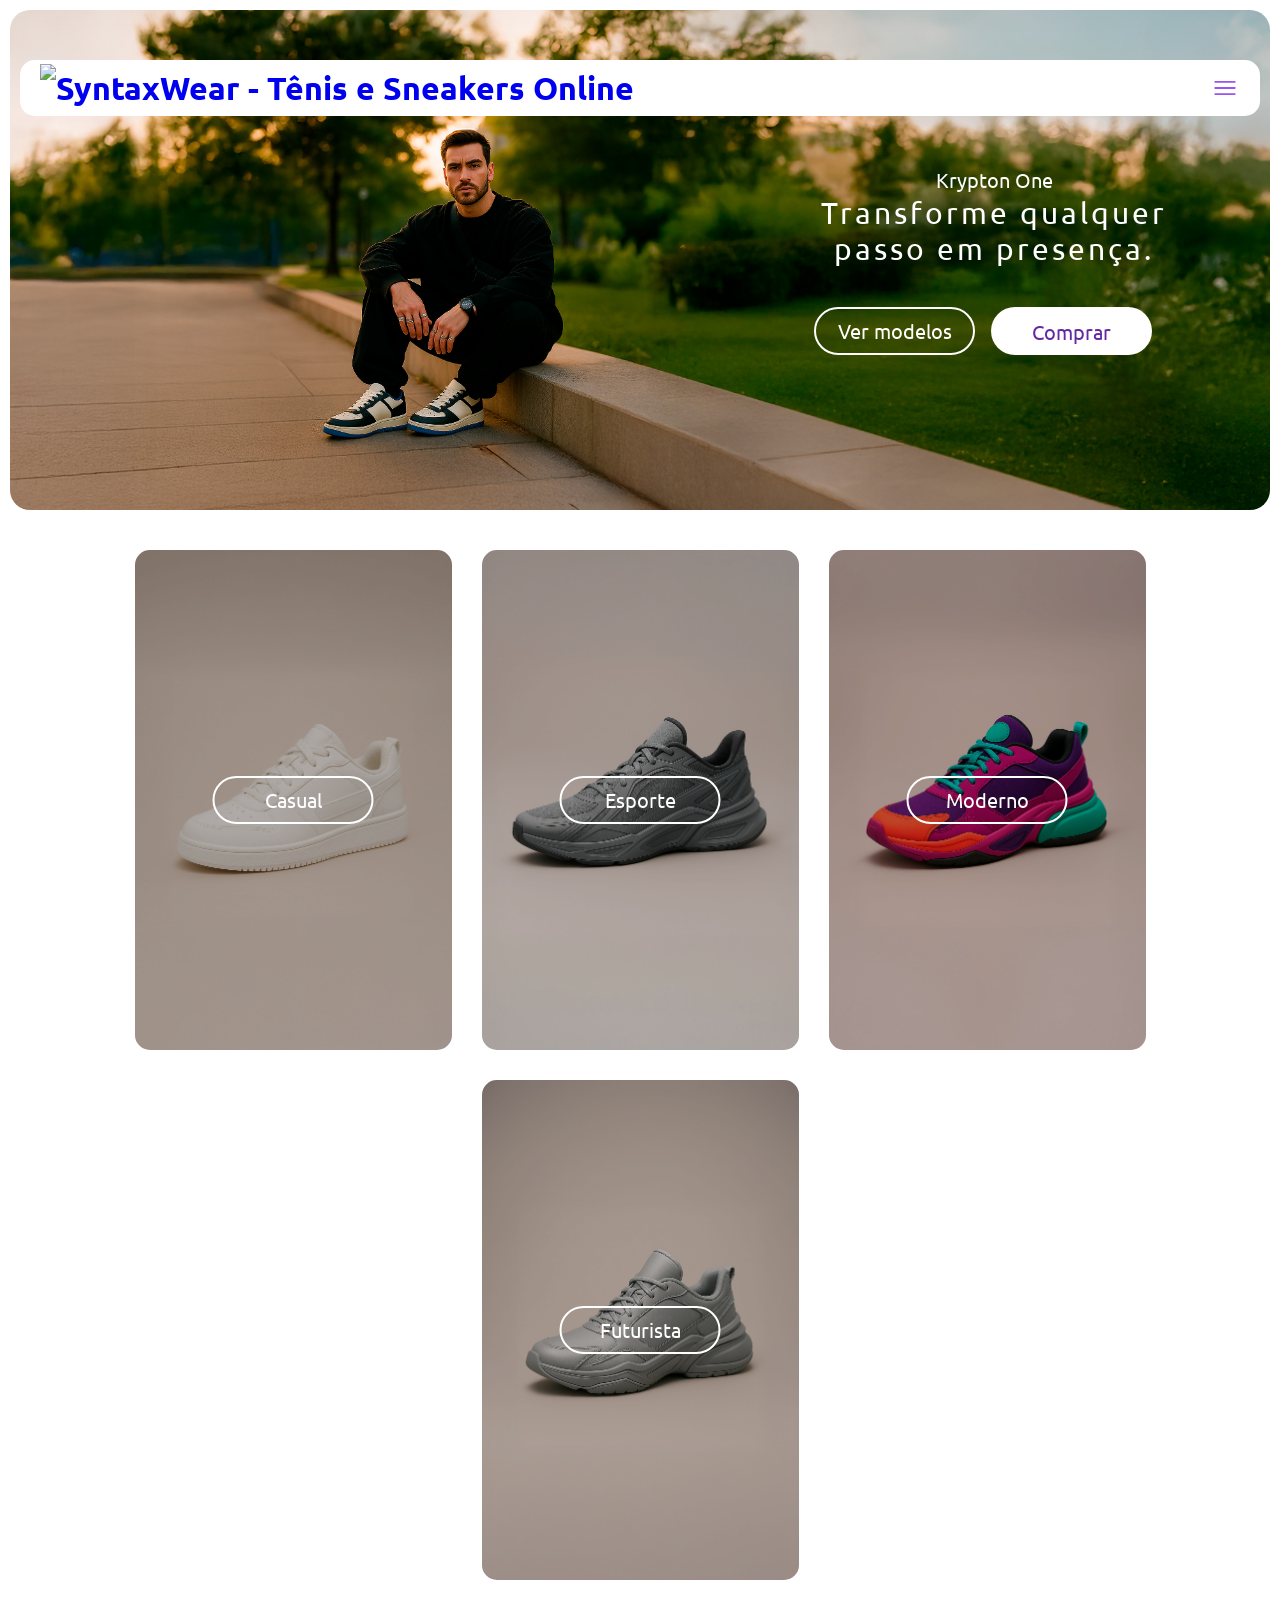
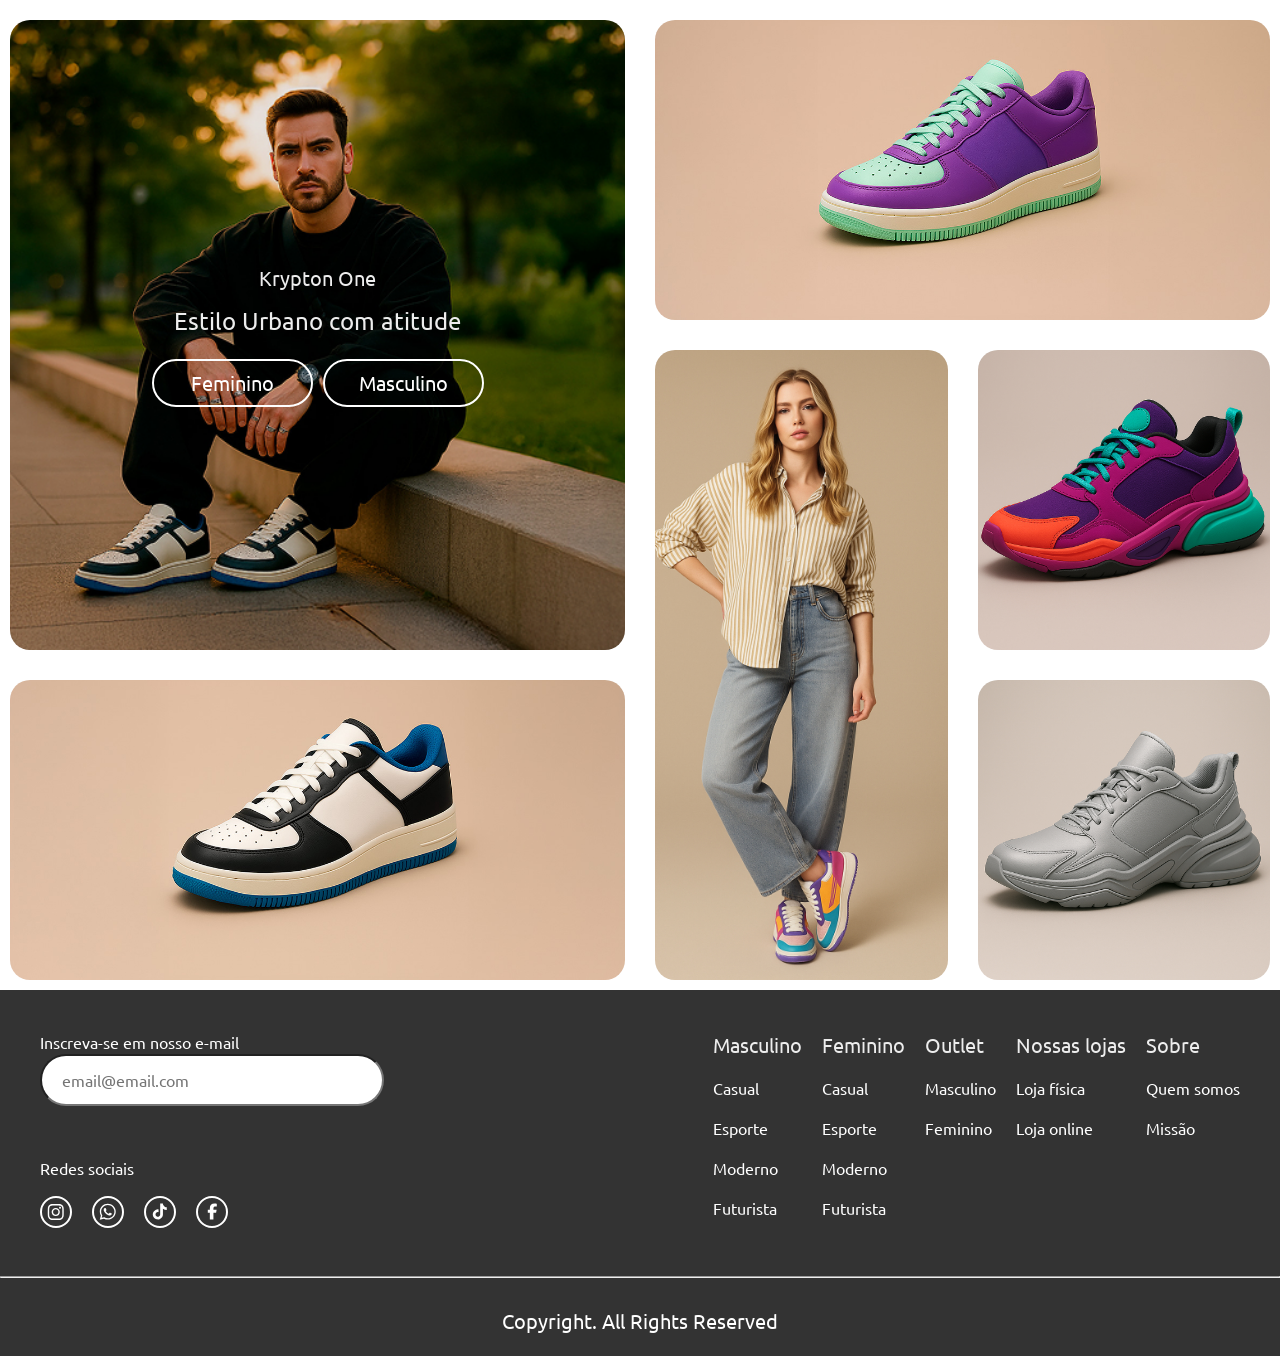
==== index.html @ ea82f2af "feat: adiciona o responsivo de todo o site Co-authored-by: Copilot <copilot@github.com>" ====
<!DOCTYPE html>
<html lang="pt-br">
	<head>
		<meta charset="UTF-8" />
		<meta name="viewport" content="width=device-width, initial-scale=1.0" />
		<title>SyntaxWear - Tênis e Sneakers Online</title>
		<meta name="description" content="Compre os melhores tênis e sneakers online na SyntaxWear. Encontre modelos exclusivos, ofertas imperdíveis e frete grátis para todo o Brasil." />

		<link rel="stylesheet" href="./css/reset.css" />
		<link rel="stylesheet" href="./css/variables.css" />
		<link rel="stylesheet" href="./css/base.css" />
		<link rel="stylesheet" href="./css/layout.css" />

		<link rel="stylesheet" href="./css/components/header.css" />
		<link rel="stylesheet" href="./css/components/hero.css" />
		<link rel="stylesheet" href="./css/components/product-category.css" />
		<link rel="stylesheet" href="./css/components/product-grid.css" />
		<link rel="stylesheet" href="./css/components/footer.css" />
	</head>
	<body>
		<header class="header">
			<!-- Logo e navegação -->
			<h1 class="logo">
				<a href="/" title="SyntaxWear - Tênis e Sneakers Online">
					<img src="./images/logo/logo.svg" alt="SyntaxWear - Tênis e Sneakers Online" />
				</a>
			</h1>

			<input type="checkbox" class="menu-toggle" id="menu-toggle" />
			<label for="menu-toggle" class="menu-icon">
				<img src="./images/icons/hamburguer.svg" alt="menu mobile" srcset="" />
			</label>

			<nav class="nav-container">
				<nav class="nav-center" aria-label="Categorias Principais">
					<ul>
						<li><a href="#">Masculino</a></li>
						<li><a href="#">Feminino</a></li>
						<li><a href="#">Outlet</a></li>
					</ul>
				</nav>

				<nav class="nav-right" aria-label="Acesso rápido">
					<ul>
						<li><a href="#">Nossas lojas</a></li>
						<li><a href="#">Sobre</a></li>
						<li>
							<a href="#" aria-label="Minha conta">
								<img src="./images/icons/user.svg" alt="Minha conta" />
							</a>
						</li>
						<li>
							<a href="#" aria-label="Ajuda">
								<img src="./images/icons/help.svg" alt="Ajuda" />
							</a>
						</li>
						<li>
							<a href="#" aria-label="Carrinho">
								<img src="./images/icons/bag.svg" alt="Carrinho" />
							</a>
						</li>
					</ul>
				</nav>
			</nav>
		</header>

		<main>
			<section class="hero-section">
				<!-- Seção hero -->
				<div class="hero-overlay">
					<div class="hero-content">
						<span class="hero-subtitle">Krypton One</span>
						<h2 class="hero-title">Transforme qualquer passo em presença.</h2>
						<div class="hero-buttons">
							<a class="btn btn-outline" href="#">Ver modelos</a>
							<a class="btn btn-filled" href="#">Comprar</a>
						</div>
					</div>
				</div>
			</section>

			<section class="categories-section">
				<!-- Seção de categorias de tênis -->
				<div class="category-card casual">
					<a href="#" class="category-link">
						<span class="overlay"></span>
						<span class="category-name btn btn-outline">Casual</span>
					</a>
				</div>
				<div class="category-card esporte">
					<a href="#" class="category-link">
						<span class="overlay"></span>
						<span class="category-name btn btn-outline">Esporte</span>
					</a>
				</div>
				<div class="category-card moderno">
					<a href="#" class="category-link">
						<span class="overlay"></span>
						<span class="category-name btn btn-outline">Moderno</span>
					</a>
				</div>
				<div class="category-card futurista">
					<a href="#" class="category-link">
						<span class="overlay"></span>
						<span class="category-name btn btn-outline">Futurista</span>
					</a>
				</div>
			</section>

			<!-- Products Grid -->
			<section class="grid-section">
				<div class="card highlight">
					<div class="top1-content">
						<h3 class="card-title">Krypton One</h3>
						<p class="card-subtitle">Estilo Urbano com atitude</p>
						<div class="cta-group">
							<a href="#" class="btn btn-outline">Feminino</a>
							<a href="#" class="btn btn-outline">Masculino</a>
						</div>
					</div>
				</div>
				<div class="card sneaker-purple"></div>
				<div class="card model"></div>
				<div class="card sneaker-color"></div>
				<div class="card sneaker-white"></div>
				<div class="card sneaker-silver"></div>
			</section>
		</main>

		<footer class="site-footer" id="footer">
			<div class="footer-content">
				<div class="footer-right">
					<form class="newsletter-form">
						<label for="newsletter-email">Inscreva-se em nosso e-mail</label>
						<input type="email" id="newsletter-email" placeholder="email@email.com" />
					</form>
					<div class="footer-social">
						<span>Redes sociais</span>
						<ul>
							<li>
								<a href="#"><img src="./images/icons/instagram.svg" alt="Instagram" /></a>
							</li>
							<li>
								<a href="#"><img src="./images/icons/whatsapp.svg" alt="WhatsApp" /></a>
							</li>
							<li>
								<a href="#"><img src="./images/icons/tiktok.svg" alt="TikTok" /></a>
							</li>
							<li>
								<a href="#"><img src="./images/icons/facebook.svg" alt="Facebook" /></a>
							</li>
						</ul>
					</div>
				</div>
				<nav class="footer-nav" id="footer">
					<ul>
						<li>
							<strong>Masculino</strong>
							<ul>
								<li><a href="#">Casual</a></li>
								<li><a href="#">Esporte</a></li>
								<li><a href="#">Moderno</a></li>
								<li><a href="#">Futurista</a></li>
							</ul>
						</li>
						<li>
							<strong>Feminino</strong>
							<ul>
								<li><a href="#">Casual</a></li>
								<li><a href="#">Esporte</a></li>
								<li><a href="#">Moderno</a></li>
								<li><a href="#">Futurista</a></li>
							</ul>
						</li>
						<li>
							<strong>Outlet</strong>
							<ul>
								<li><a href="#">Masculino</a></li>
								<li><a href="#">Feminino</a></li>
							</ul>
						</li>
						<li>
							<strong>Nossas lojas</strong>
							<ul>
								<li><a href="#">Loja física</a></li>
								<li><a href="#">Loja online</a></li>
							</ul>
						</li>
						<li>
							<strong>Sobre</strong>
							<ul>
								<li><a href="#">Quem somos</a></li>
								<li><a href="#">Missão</a></li>
							</ul>
						</li>
					</ul>
				</nav>
			</div>
			<hr />
			<div class="footer-copy">Copyright. All Rights Reserved</div>
		</footer>
	</body>
</html>
---- css/variables.css ----
@import url('https://fonts.googleapis.com/css2?family=Ubuntu:ital,wght@0,300;0,400;0,500;0,700;1,300;1,400;1,500;1,700&display=swap');

:root{
    --fonte-principal: 'Ubuntu', sans-serif;
}
---- css/base.css ----
/* base.css */
body{
    font-family: var(--fonte-principal);
    color: #333333;
}

main{
    padding: 2.5rem 0 2.5rem;
    max-width: 1360px;
    margin: 0 auto;
}

@media (max-width:1280px) {
	main{
		padding: 0.625rem;
	}
}

.btn{
    font-size: 1.25rem;
    width: 161px;
    height: 48px;
    border-radius: 25px;
    color: #ffffff;
    font-weight: 400;
    padding: 10px 20px;
    transition: backgound-color 0.3s, border 0.3s;
}

.btn-outline{
    background-color: transparent;
    border: 2px solid #ffffff;
    line-height: 23px;
}

.btn-filled{
    background-color: #ffffff;
    color: #6329A2;
}

.btn:hover{
    background-color: #6329A2;
    color: #ffffff;
    border-color: #6329A2;
}
---- css/components/header.css ----
/* header.css */
.header {
	position: fixed;
	top: 60px;
	left: 50%;
	transform: translate(-50%);
	width: 1260px;
	border-radius: 15px;
	z-index: 999;
	display: flex;
	justify-content: space-between;
	align-items: center;
	padding: 0.265rem 1.25rem;
	background-color: #ffffff;
}

.logo img {
	height: 48px;
}

.nav-center ul {
	display: flex;
	gap: 2.5rem;
}

.nav-center a,
.nav-right a {
	font-size: 1.25rem;
	color: #333333;
}

.nav-center a:hover,
.nav-right a:hover {
	color: #7c3aed;
}
.nav-right ul {
	display: flex;
	gap: 2.5rem;
	align-items: center;
}

.nav-right img {
	height: 20px;
}

.nav-right a:hover img {
	opacity: 0.7;
}

.nav-container{
	display: flex;
	justify-content: space-around;
	width: 100%;
	align-items: center;
}

.menu-toggle{
	display: none;
}

.menu-icon{
	width: 30px;
	height: 30px;
	display: none;
	cursor: pointer;
	z-index: 1001;
}

.menu-icon img{
	width: 100%;
	height: 100%;
	transition: opacity 0.3s ease;
}

.menu-icon:hover img{
	opacity: 0.7;
}

@media (max-width: 1280px){
	.header{
		width: calc(100% - 40px);
	}

	.menu-icon{
		display: block;
	}

	.nav-container{
		position: fixed;
		top:0;
		right: -100%;
		width: 200px;
		flex-direction: column;
		padding: 80px 20px 20px;
		background-color: #ffffff;
		gap: 2rem;
		transition: right 0.3s ease;
		align-items: flex-start;
	}

	.nav-center, .nav-right{
		width: 100%;
		text-align: center;
	}

	.nav-center, .nav-right{
		width: 100%;
		text-align: center;
	}

	.nav-center ul, .nav-right ul{
		flex-direction: column;
		gap: 1.5rem;
		width: 100%;
	}

	.nav-center a, .nav-right a{
		width: 100%;
		border-bottom: 1px solid #eeeeee;
		padding: 0.3rem 0;
		font-size: 1rem;
		display: block;
	}

	.menu-toggle:checked ~ .nav-container{
		right: 0;
	} 
	
}
---- css/components/hero.css ----
/* hero.css */
.hero-section{
    background: url(../../images/banners/hero.jpg) no-repeat center;
    background-size: cover;

    height: 500px;
    position: relative;
    border-radius: 20px;
}

.hero-overlay{
    width: 100%;
    height: 100%;
    display: flex;
    align-items: center;
    justify-content: flex-end;
    padding: 0 6rem;
}

.hero-content{
    color: #ffffff;
    max-width: 360px;
    text-align: center;
}

.hero-buttons{
    display: flex;
    gap: 16px;
}

.hero-content .hero-title{
    font-size: 1.87rem;
    margin-bottom: 40px;
    font-weight: 400;
    line-height: 36px;
    letter-spacing: 3px;
}

.hero-content .hero-subtitle{
    font-size: 1.25rem;
    font-weight: 400;
}

@media (max-width:768px) {
	.hero-section{
		height: 660px;
		background-image: url(../../images/banners/hero-mobile.jpg);
	}

	.hero-overlay{
		padding: 0;
	}

	.hero-content .hero-title{
		font-size: 1.5rem;
	}

	.hero-content .hero-subtitle{
		font-size: 1.25rem;
	}

	.hero-content{
		max-width: 330px;
		margin: 0 auto;
	}

	.btn{
		font-size: 1.2rem;
	}

}
---- css/components/product-category.css ----
/* product-category.css */
.categories-section {
	padding-top: 40px;
	padding-bottom: 40px;
	display: flex;
	flex-wrap: wrap;
	justify-content: center;
	gap: 30px;
}

.category-card {
	position: relative;
	width: 317px;
	height: 500px;
	border-radius: 15px;
	overflow: hidden;
}

.overlay{
	position: absolute;
	inset: 0;
	background-color: rgba(0, 0, 0, 0.25);
	z-index: 1;
}

.category-name {
	position: absolute;
	left: 50%;
	top: 50%;
	transform: translate(-50%, -50%);
	z-index: 2;
	text-align: center;
}

.casual {
	background: url(../../images/products/casual.jpg) no-repeat center;
	background-size: cover;
}

.esporte {
	background: url(../../images/products/esporte.jpg) no-repeat center;
	background-size: cover;
}

.moderno {
	background: url(../../images/products/moderno.jpg) no-repeat center;
	background-size: cover;
}
	
.futurista {
	background: url(../../images/products/futurista.jpg) no-repeat center;
	background-size: cover;
}

@media (max-width:500px) {
	.category-card{
		width: 100%;
	}
}
---- css/components/product-grid.css ----
/* product-grid.css */

.card {
	background-position: center;
	background-size: cover;
	background-repeat: no-repeat;
    position: relative;
    border-radius: 20px;
}

.highlight {
	grid-area: highlight;
	background-image: url(../../images/products/card_imagem.jpg);
}
.sneaker-purple {
	grid-area: sneaker-purple;
	background-image: url(../../images/products/roxo-verde-grid.jpg);
}
.model {
	grid-area: model;
	background-image: url(../../images/products/modelo-feminino.jpg);
}
.sneaker-color {
	grid-area: sneaker-color;
	background-image: url(../../images/products/futurista-grid.jpg);
}
.sneaker-white {
	grid-area: sneaker-white;
	background-image: url(../../images/products/preto-branco-grid.jpg);
}
.sneaker-silver {
	grid-area: sneaker-silver;
	background-image: url(../../images/products/moderno-grid.jpg);
}
.grid-section {
	display: grid;
	grid-template-columns: repeat(4, 1fr);
	grid-template-rows: repeat(3, 300px);
	grid-template-areas:
		"highlight highlight sneaker-purple sneaker-purple"
		"highlight highlight model sneaker-color"
		"sneaker-white sneaker-white model sneaker-silver";
	gap: 30px;
}

.top1-content{
    position: absolute;
    left: 50%;
    top: 50%;
    transform: translate(-50%, -50%);
    text-align: center;
}

.card-title{
    color: #EDEDED;
    font-size: 1.25rem;
    font-weight: 400;
    margin-bottom: 10px;
}

.card-subtitle{
    color: #EDEDED;
    font-size: 1.5rem;
    font-weight: 400;
    margin-bottom: 20px;
}

.cta-group{
    display: flex;
    gap: 10px;
}


@media (max-width:768px) {
	.grid-section{
		grid-template-columns: 1fr 1fr;
		grid-template-rows: repeat(5, auto);
		grid-template-areas: 
		"highlight highlight"
		"sneaker-white sneaker-white"
		"model sneaker-color"
		"model sneaker-silver"
		"sneaker-purple sneaker-purple";
		max-width: 100%;
		gap: 0.625rem;
	}

	.highlight{
		min-height: 500px;
	}

	.model{
		min-height: 370px;
	}

	.sneaker-white, .sneaker-purple{
		min-height: 190px;
	}
}
---- css/components/footer.css ----
/* footer.css */
.site-footer{
    background-color: #333333;
    color: #ffffff;
}

.footer-content{
    max-width: 1360px;
    margin: 0 auto;
    padding: 2.5rem;
    display: flex;
    justify-content: space-between;
}

.footer-right{
    display: flex;
    flex-direction: column;
    gap: 3.125rem;
}

.footer-nav ul{
    display: flex;
    gap: 1.25rem;
}

.footer-nav ul ul{
    display: flex;
    flex-direction: column;
    gap: 1rem;
}

.footer-nav strong{
    color: #EDEDED;
    font-size: 1.25rem;
    margin-bottom: 1rem;
    display: block;
    font-weight: 400;
}

.footer-nav li a{
    color: #ffffff;
}

.footer-nav li a:hover{
    text-decoration: underline;
}

.newsletter-form{
    display: flex;
    flex-direction: column;
}

.newsletter-form input{
    border-radius: 30px;
    color: #AAAAAA;
    padding: 0.75rem 1.25rem;
    width: 21.5rem;
}

.footer-social span{
    margin-bottom: 1rem;
    display: block;
}

.footer-social ul{
    display: flex;
    gap: 1.25rem;
}

.footer-social li a:hover img{
    opacity: 0.7;
}

.footer-copy{
    font-size: 1.25rem;
    text-align: center;
    padding: 20px 0;
}

@media (max-width: 1000px) {
	.footer-content{
		flex-direction: column;
		gap: 2rem;
		padding: 2rem 1rem;
	}

	.footer-nav ul{
		flex-direction: column;
		gap: 2rem;
	}

	.footer-social ul{
		gap: 1rem;
	}

	.footer-copy{
		font-size: 1rem;
		padding: 1.5rem 0 1.5rem;
	}
}
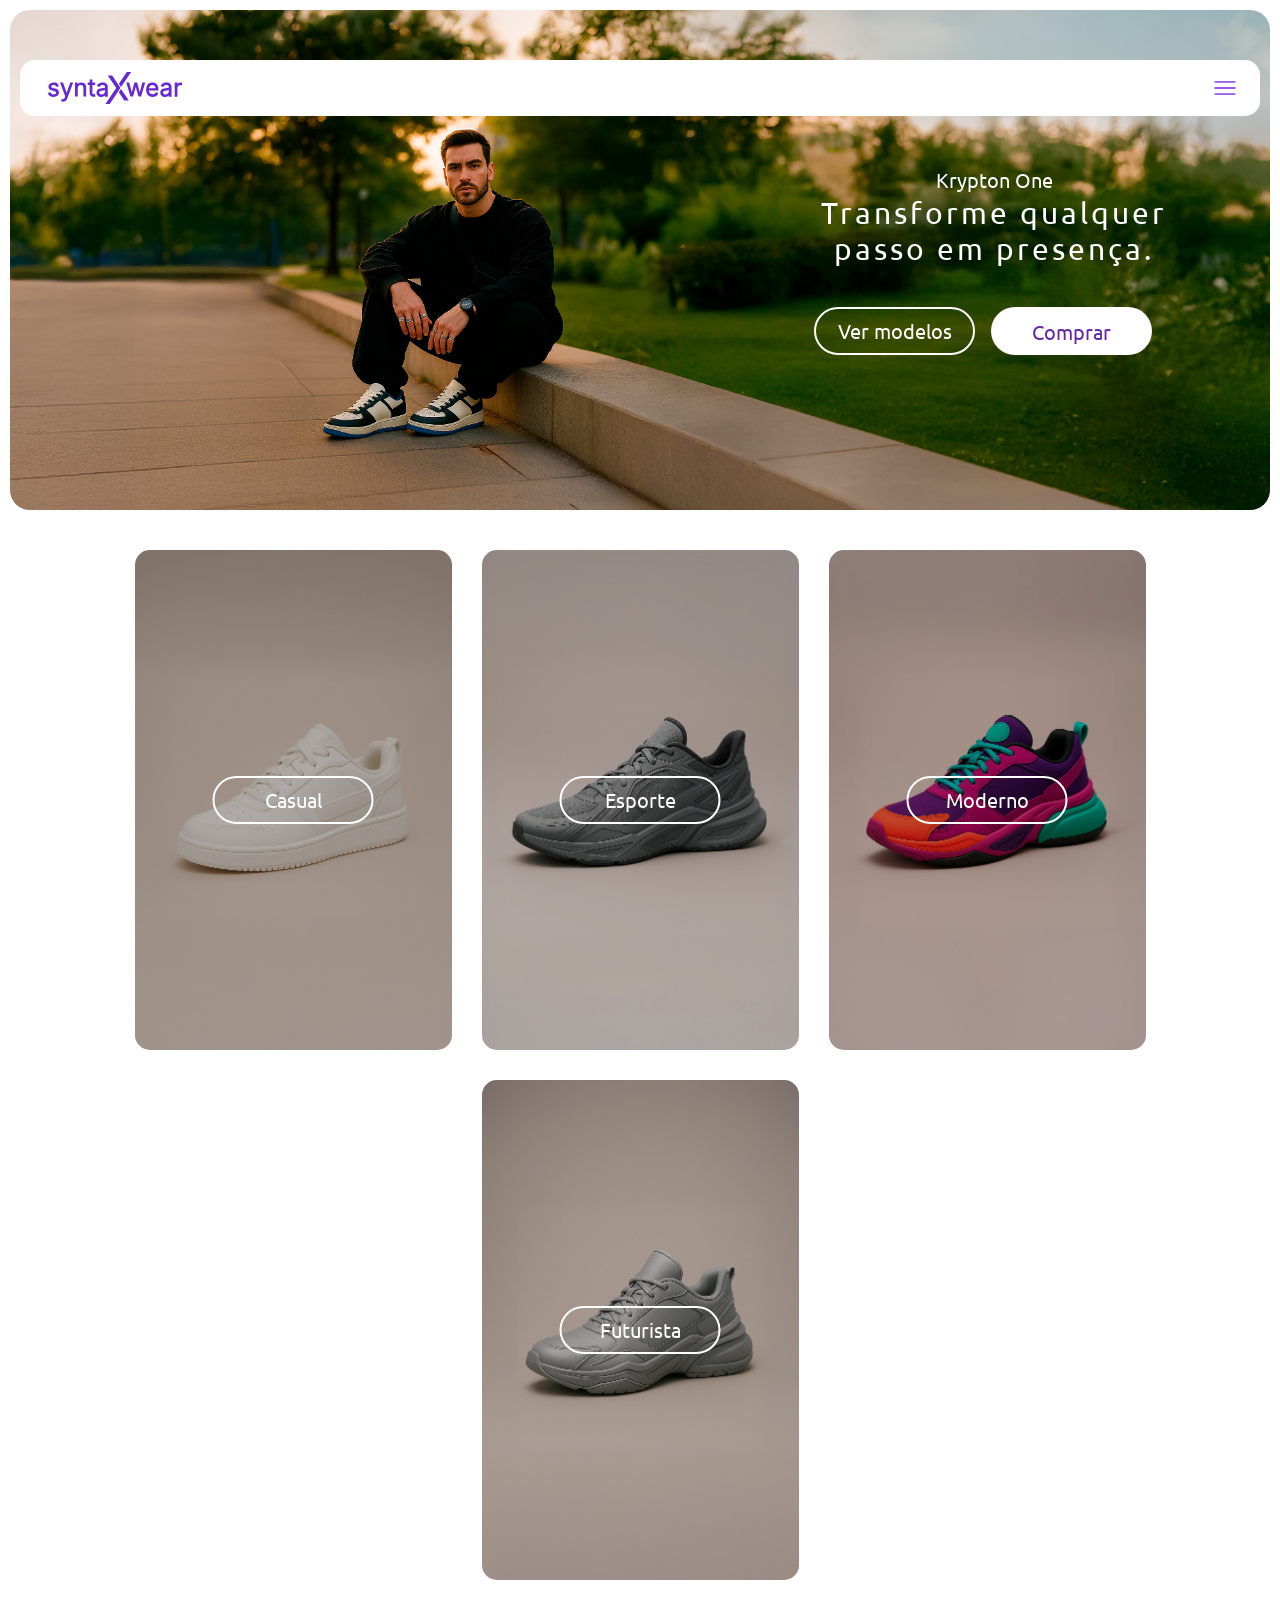
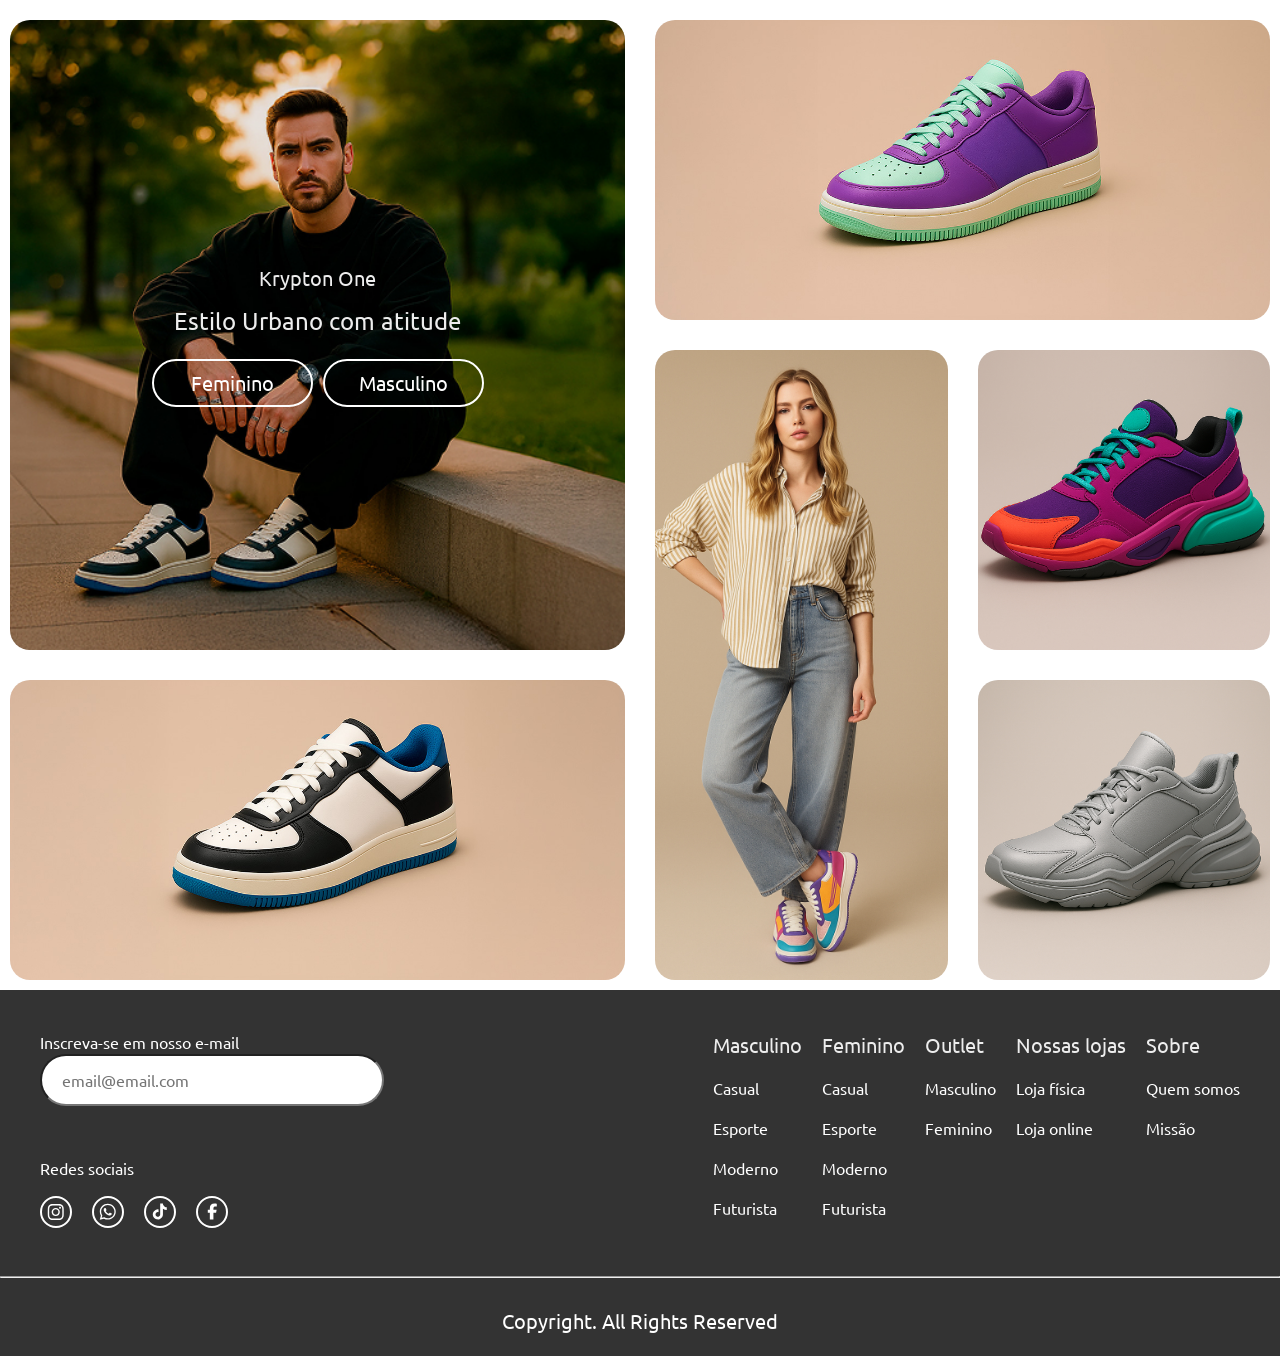
==== commit 3bfd712a: "feat: mudado o nome da logo" ====
--- a/index.html
+++ b/index.html
@@ -22,7 +22,7 @@
 			<!-- Logo e navegação -->
 			<h1 class="logo">
 				<a href="/" title="SyntaxWear - Tênis e Sneakers Online">
-					<img src="./images/logo/logo.svg" alt="SyntaxWear - Tênis e Sneakers Online" />
+					<img src="./images/logo/Logo.svg" alt="SyntaxWear - Tênis e Sneakers Online" />
 				</a>
 			</h1>
 
@@ -56,7 +56,7 @@
 						</li>
 						<li>
 							<a href="#" aria-label="Carrinho">
-								<img src="./images/icons/bag.svg" alt="Carrinho" />
+								<img src="./images/icons/carrinho.svg" alt="Carrinho" />
 							</a>
 						</li>
 					</ul>
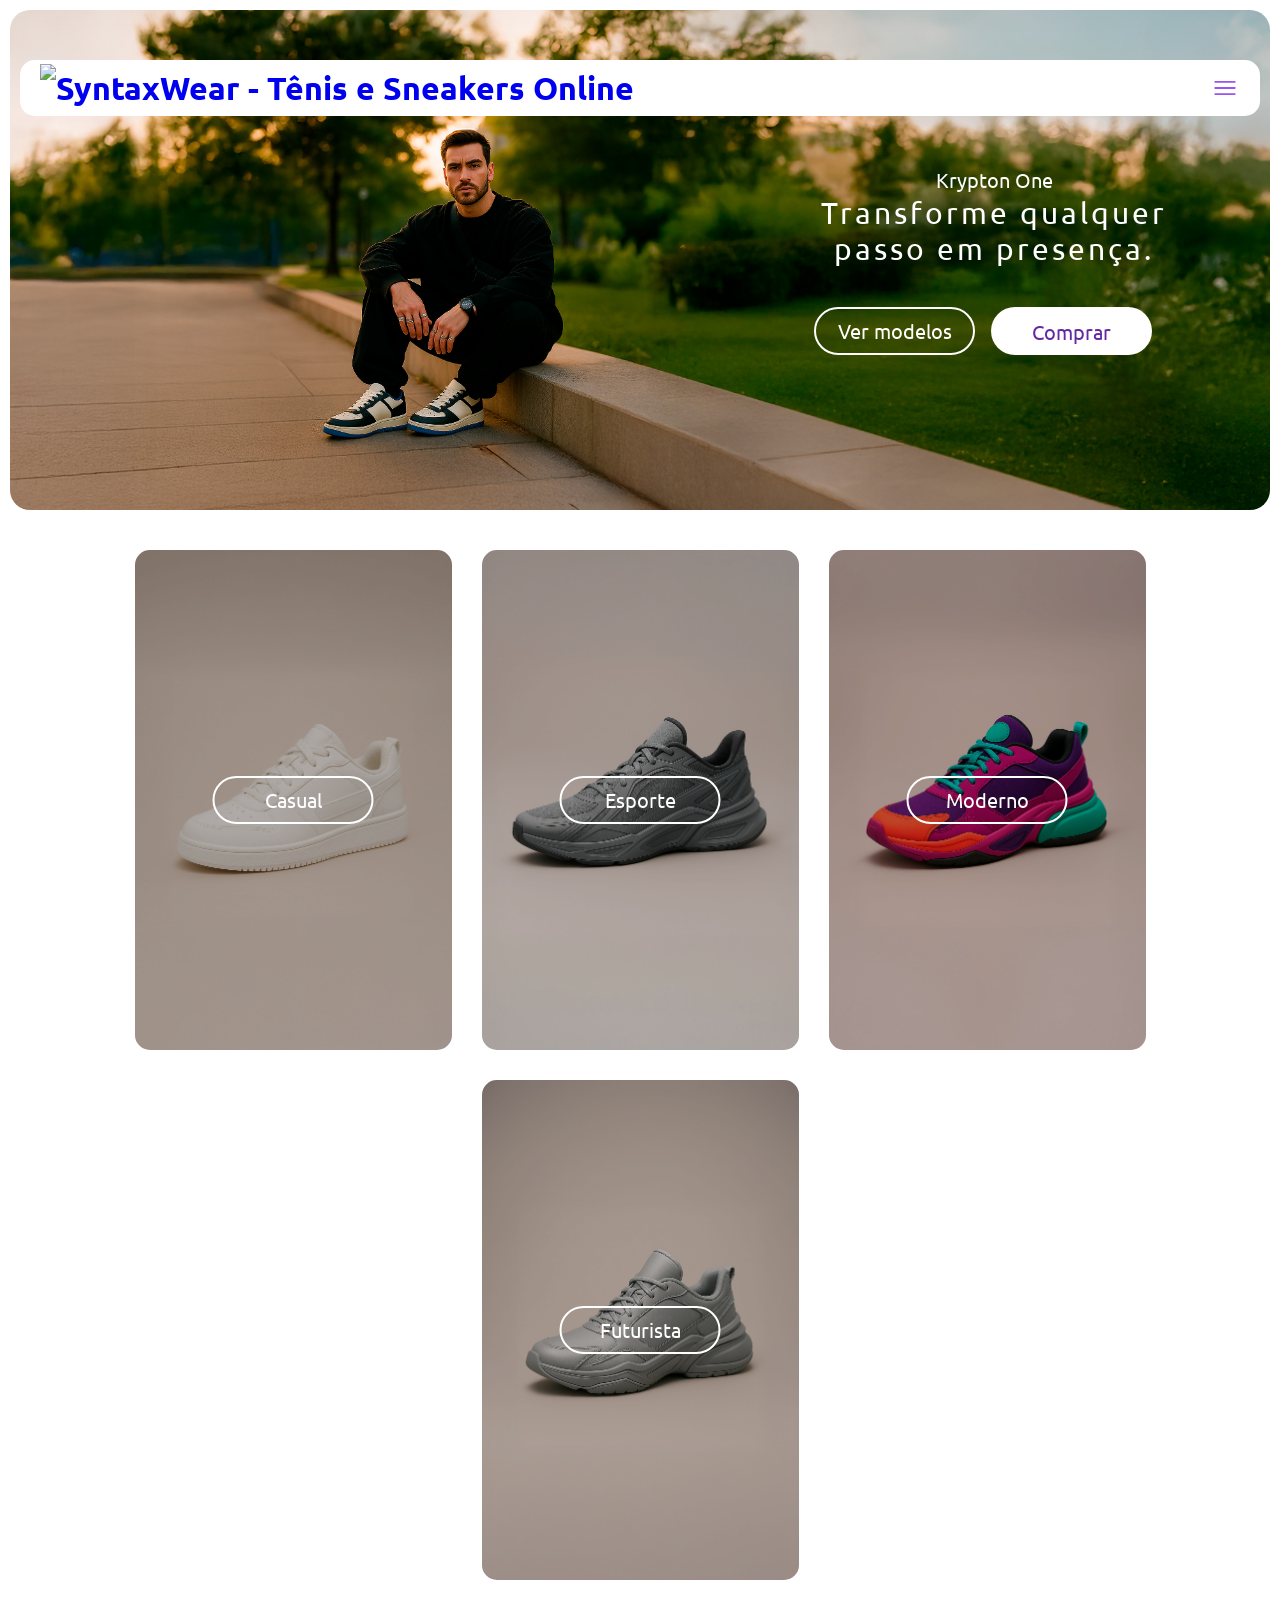
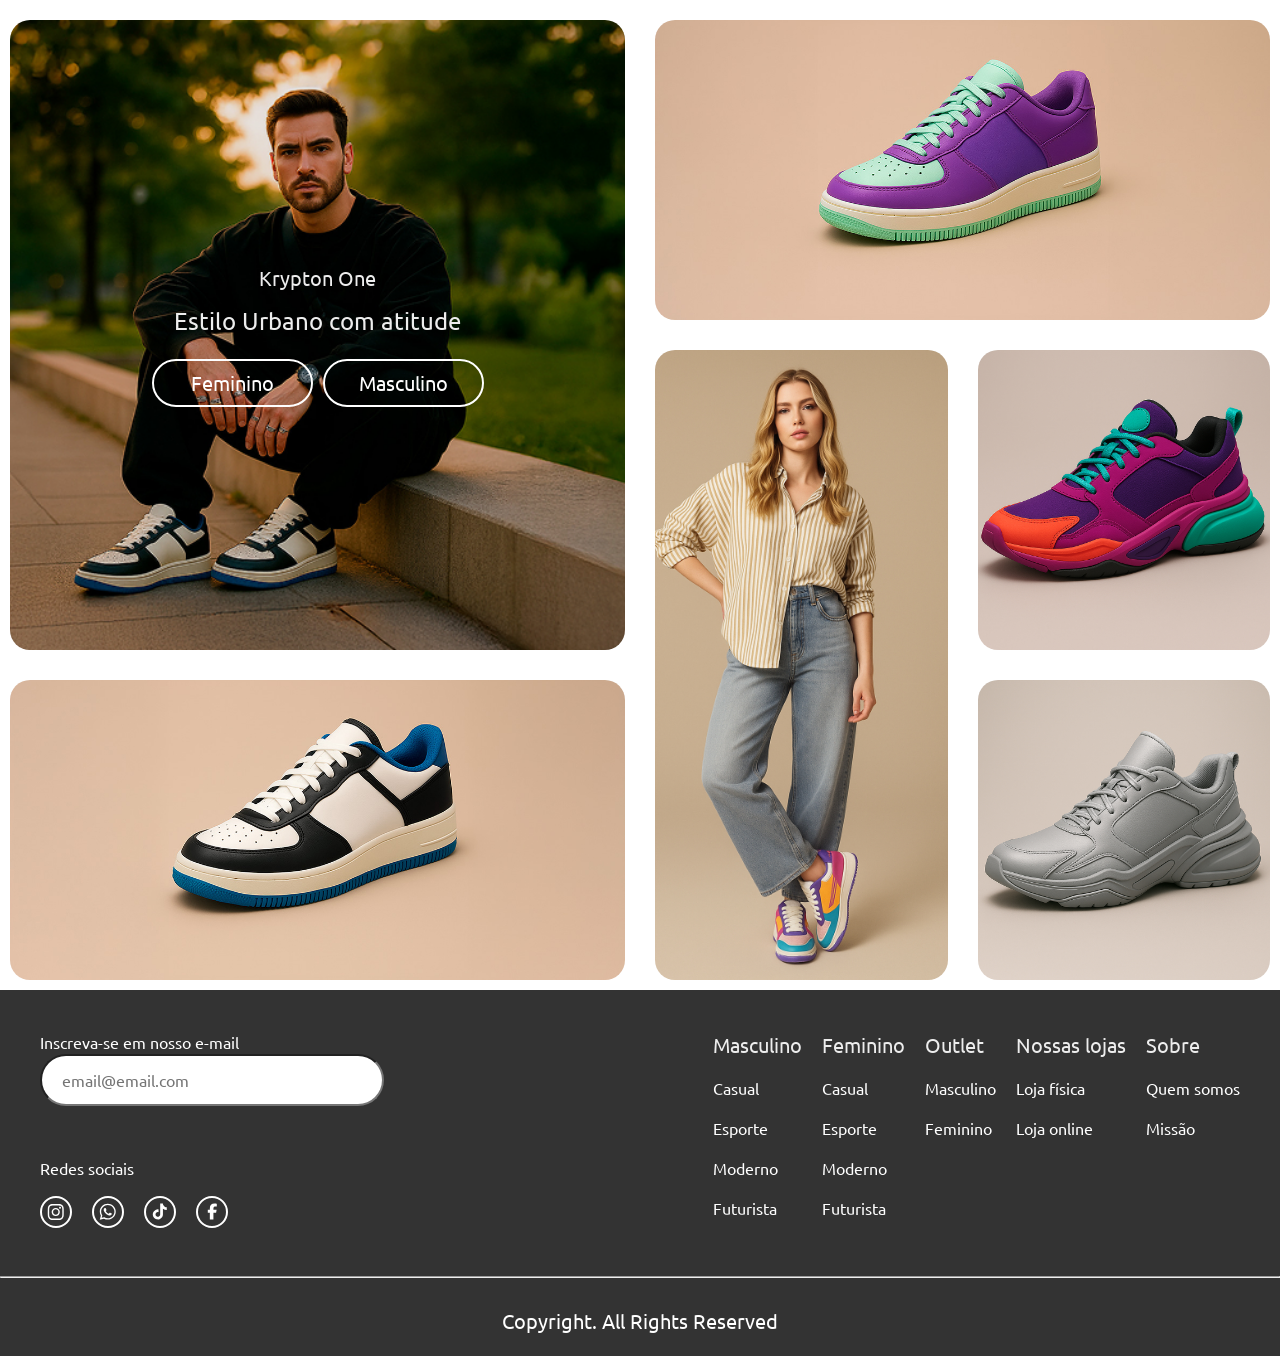
==== commit b341d73b: "feat: muda  o nome do link da logo" ====
--- a/index.html
+++ b/index.html
@@ -22,7 +22,7 @@
 			<!-- Logo e navegação -->
 			<h1 class="logo">
 				<a href="/" title="SyntaxWear - Tênis e Sneakers Online">
-					<img src="./images/logo/Logo.svg" alt="SyntaxWear - Tênis e Sneakers Online" />
+					<img src="./images/logo/logo.svg" alt="SyntaxWear - Tênis e Sneakers Online" />
 				</a>
 			</h1>
 
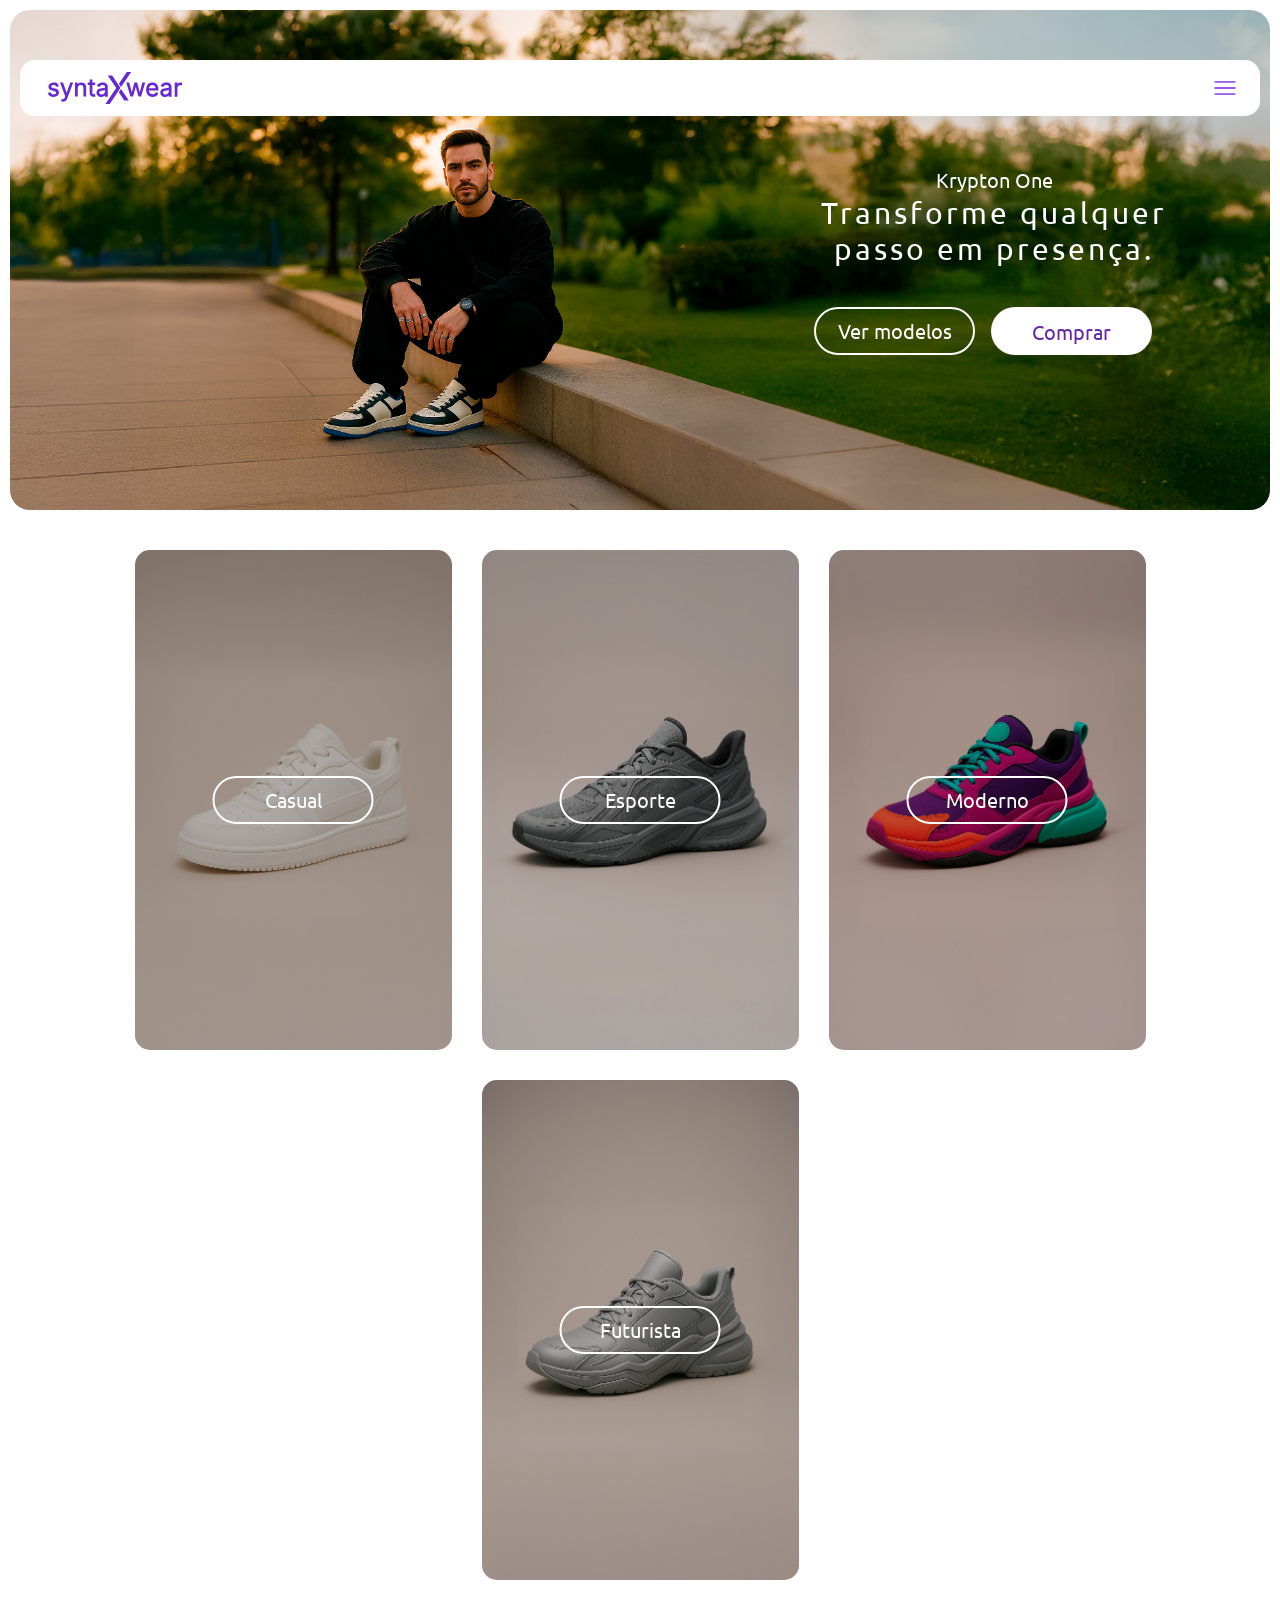
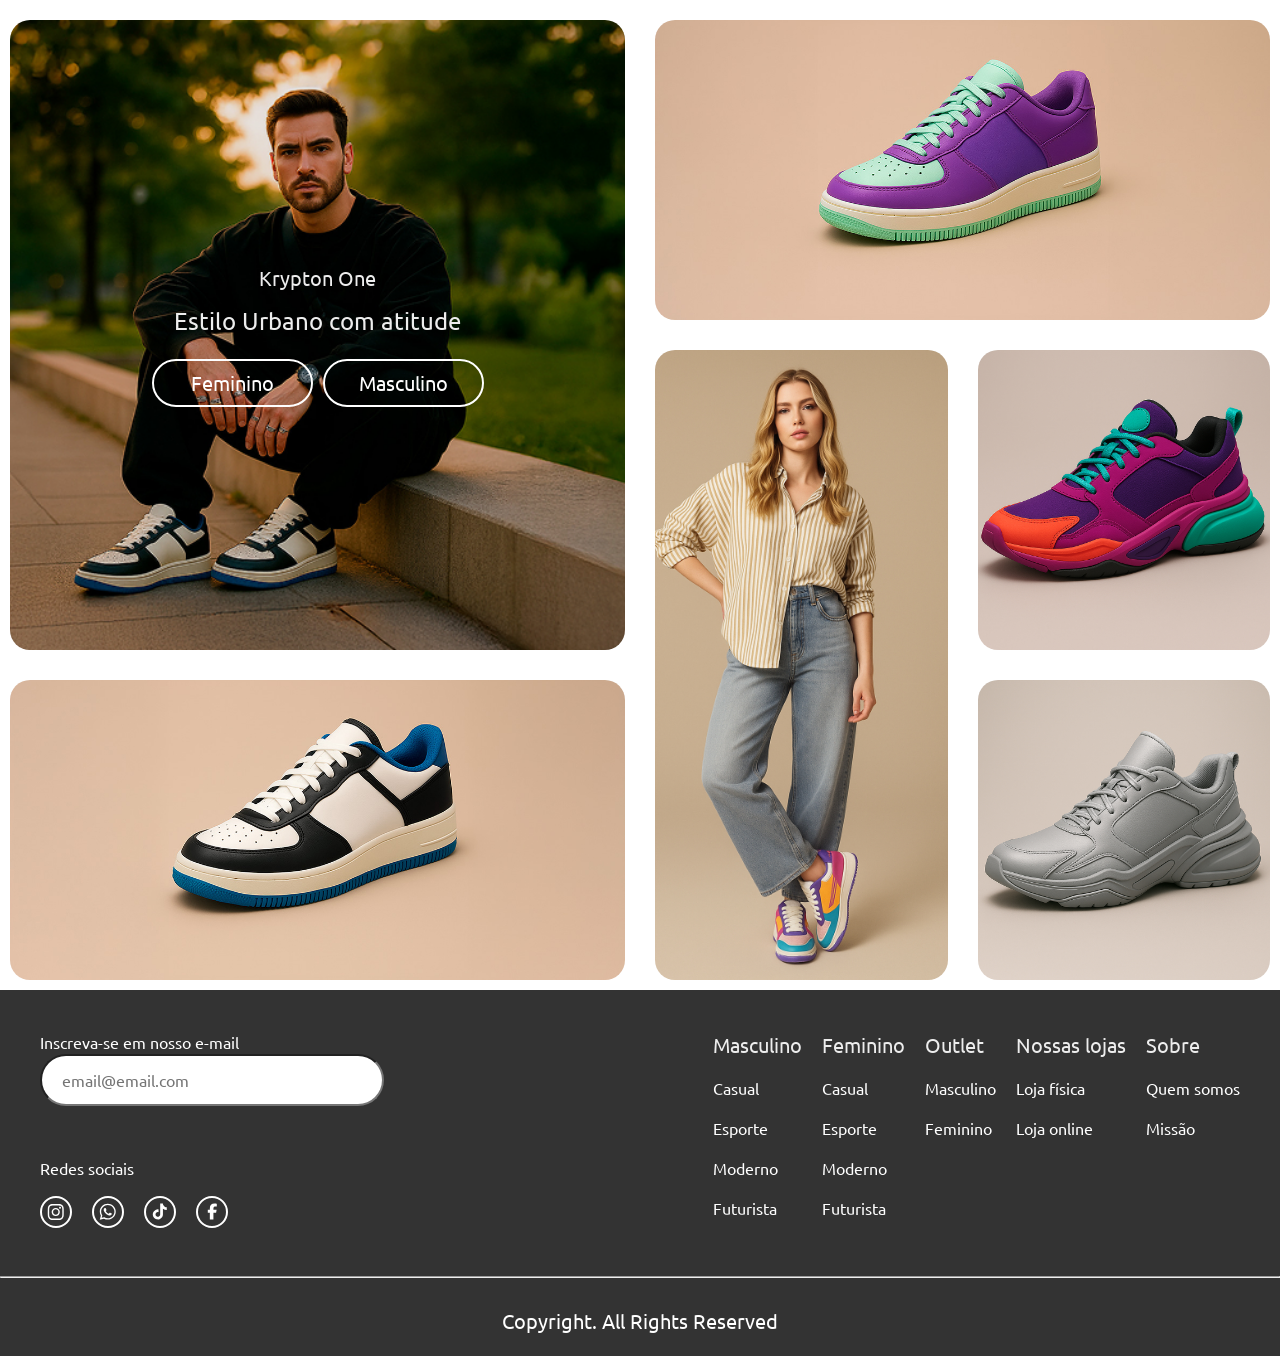
==== commit f1de5932: "teste" ====
--- a/index.html
+++ b/index.html
@@ -22,7 +22,7 @@
 			<!-- Logo e navegação -->
 			<h1 class="logo">
 				<a href="/" title="SyntaxWear - Tênis e Sneakers Online">
-					<img src="./images/logo/logo.svg" alt="SyntaxWear - Tênis e Sneakers Online" />
+					<img src="./images/logo/Logo.svg" alt="SyntaxWear - Tênis e Sneakers Online" />
 				</a>
 			</h1>
 
